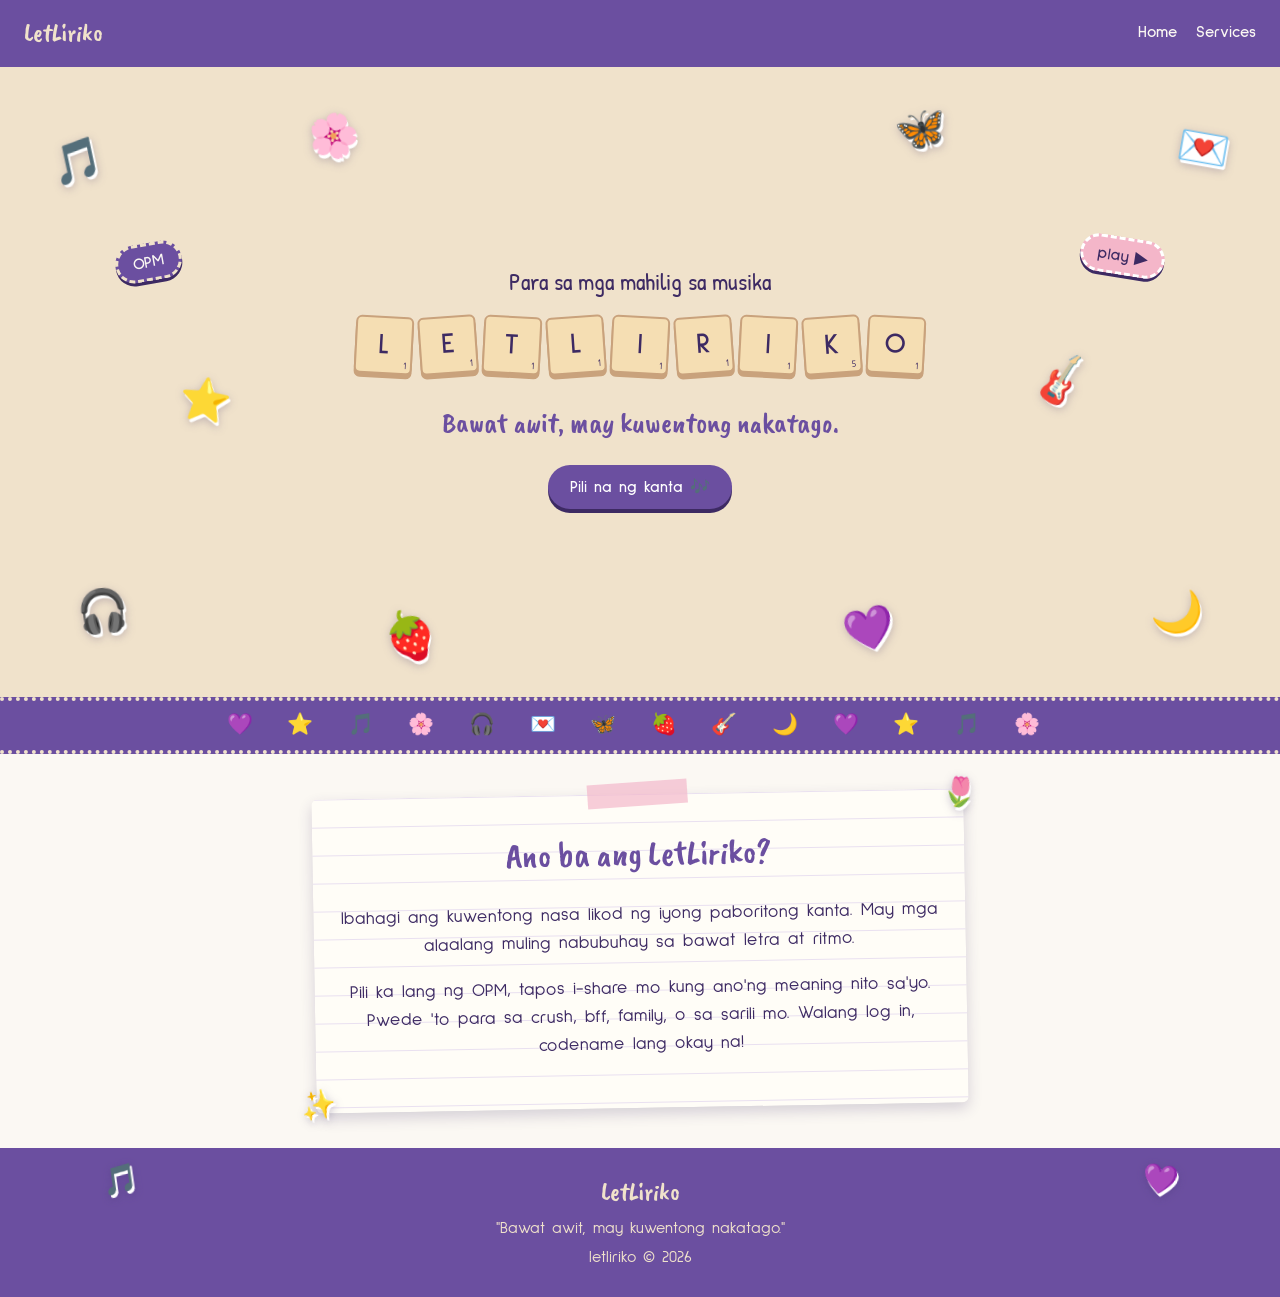
==== index.html @ d9d8e3f8 "Add files via upload" ====
<!DOCTYPE html>
<html lang="tl">
<head>
  <meta charset="UTF-8"><meta name="viewport" content="width=device-width, initial-scale=1">
  <title>LetLiriko</title><link rel="stylesheet" href="style.css">
</head>
<body>
<nav><b>LetLiriko</b><div><a href="index.html">Home</a><a href="services.html">Services</a></div></nav>

<header class="hero section">
  <span class="sticker" style="left:4%;top:10%;--r:-12deg">🎵</span>
  <span class="sticker" style="left:14%;top:48%;--r:8deg;animation-delay:.5s">⭐</span>
  <span class="sticker" style="left:6%;bottom:8%;--r:-6deg;animation-delay:1s">🎧</span>
  <span class="sticker" style="left:24%;top:6%;--r:14deg;animation-delay:1.5s">🌸</span>
  <span class="sticker" style="right:4%;top:8%;--r:10deg;animation-delay:.3s">💌</span>
  <span class="sticker" style="right:15%;top:45%;--r:-10deg;animation-delay:.8s">🎸</span>
  <span class="sticker" style="right:6%;bottom:8%;--r:6deg;animation-delay:1.2s">🌙</span>
  <span class="sticker" style="right:26%;top:5%;--r:-8deg;animation-delay:1.8s">🦋</span>
  <span class="sticker" style="left:30%;bottom:4%;--r:12deg;animation-delay:.2s">🍓</span>
  <span class="sticker" style="right:30%;bottom:5%;--r:-14deg;animation-delay:.9s">💜</span>
  <span class="badge" style="left:9%;top:28%;--r:-10deg">OPM</span>
  <span class="badge pink" style="right:9%;top:27%;--r:9deg">play ▶</span>

  <p class="kicker">Para sa mga mahilig sa musika</p>
  <div class="tiles" aria-label="LETLIRIKO">
    <div class="tile">L<i>1</i></div><div class="tile">E<i>1</i></div><div class="tile">T<i>1</i></div>
    <div class="tile">L<i>1</i></div><div class="tile">I<i>1</i></div><div class="tile">R<i>1</i></div>
    <div class="tile">I<i>1</i></div><div class="tile">K<i>5</i></div><div class="tile">O<i>1</i></div>
  </div>
  <p class="quote">Bawat awit, may kuwentong nakatago.</p>
  <a class="btn" href="services.html">Pili na ng kanta 🎶</a>
</header>

<div class="tape-row" aria-hidden="true">💜 ⭐ 🎵 🌸 🎧 💌 🦋 🍓 🎸 🌙 💜 ⭐ 🎵 🌸</div>

<section class="about" id="about">
  <div class="paper">
    <span class="tape"></span>
    <span class="sticker small" style="right:-14px;top:-18px;--r:12deg">🌷</span>
    <span class="sticker small" style="left:-16px;bottom:-16px;--r:-10deg;animation-delay:1s">✨</span>
    <h2>Ano ba ang LetLiriko?</h2>
    <p>Ibahagi ang kuwentong nasa likod ng iyong paboritong kanta.
    May mga alaalang muling nabubuhay sa bawat letra at ritmo.</p>
    <p>Pili ka lang ng OPM, tapos i-share mo kung ano'ng meaning nito sa'yo. Pwede 'to para sa crush, bff, family, o sa sarili mo.
    Walang log in, codename lang okay na!</p>
  </div>
</section>

<footer>
  <span class="sticker small" style="left:8%;top:10px;--r:-8deg">🎵</span>
  <span class="sticker small" style="right:8%;top:10px;--r:8deg;animation-delay:1s">💜</span>
  <b>LetLiriko</b><p>"Bawat awit, may kuwentong nakatago."</p><p>letliriko &copy; 2026</p>
</footer>
</body></html>
---- style.css ----
@import url('https://fonts.googleapis.com/css2?family=Sulphur+Point:wght@400;700&family=Patrick+Hand&family=Caveat+Brush&display=swap');
:root{--purple:#6b4fa0;--dark:#3d2a63;--beige:#f0e2cb;--off:#fbf8f3;--pink:#f4b6c9;--yellow:#f7d774}
*{box-sizing:border-box}
body{margin:0;font-family:'Sulphur Point',sans-serif;background:var(--off);color:var(--dark);line-height:1.6}
h1,h2,h3{font-family:'Caveat Brush',cursive;font-weight:400;margin:0 0 .4rem}
h2{font-size:2.2rem;color:var(--purple)}
a{color:var(--purple)}
:focus-visible{outline:3px solid var(--yellow);outline-offset:2px}
nav{display:flex;justify-content:space-between;align-items:center;padding:.8rem 1.5rem;background:var(--purple)}
nav b{font-family:'Caveat Brush';font-size:1.6rem;color:var(--beige);font-weight:400}
nav a{color:var(--off);text-decoration:none;margin-left:1.2rem;font-weight:700}
nav a:hover{color:var(--yellow)}
section{padding:2.5rem 1.5rem;max-width:1200px;margin:auto}
.hero{text-align:center;background:var(--beige);max-width:none;position:relative;overflow:hidden}
.tiles{display:flex;justify-content:center;gap:.4rem;flex-wrap:wrap;margin:1rem 0}
.tile{width:3.2rem;height:3.2rem;background:#f5deb3;border:2px solid #c9a27c;border-radius:6px;
  box-shadow:0 4px 0 #c9a27c;font:700 1.8rem 'Sulphur Point';display:grid;place-items:center;position:relative;color:var(--dark)}
.tile:nth-child(even){transform:rotate(-4deg)}.tile:nth-child(odd){transform:rotate(3deg)}
.tile i{position:absolute;right:3px;bottom:0;font:normal .6rem 'Sulphur Point'}
.sticker{position:absolute;font-size:2.6rem;animation:float 4s ease-in-out infinite}
@keyframes float{50%{transform:translateY(-10px) rotate(8deg)}}
@media(prefers-reduced-motion:reduce){.sticker{animation:none}}
.btn{display:inline-block;background:var(--purple);color:#fff;border:0;padding:.7rem 1.4rem;border-radius:30px;
  font:700 1rem 'Sulphur Point';text-decoration:none;cursor:pointer;box-shadow:0 4px 0 var(--dark)}
.about{max-width:700px;text-align:center}
.about p{font-size:1.1rem}
/* preview slides */
.slider{position:relative}
#slides{display:flex;gap:1rem;overflow-x:auto;scroll-snap-type:x mandatory;padding:.5rem;scrollbar-width:none}
.slide{flex:0 0 min(320px,85%);height:220px;border-radius:16px;scroll-snap-align:start;background-size:cover;background-position:center;
  position:relative;color:#fff;box-shadow:0 6px 14px #3d2a6340;overflow:hidden}
.slide-emoji{position:absolute;top:50%;left:50%;transform:translate(-50%,-60%);font-size:4rem;opacity:.5}
.slide-text{position:absolute;left:0;bottom:0;right:0;padding:.8rem 1rem;background:linear-gradient(transparent,#000a)}
.slide-text small{font-size:.7rem;display:block}
.slide-text h3{font-size:1.2rem;margin:0}
.slide-text p{font-size:.8rem;margin:0}
.arrow{position:absolute;top:45%;background:var(--yellow);border:0;border-radius:50%;width:2.4rem;height:2.4rem;cursor:pointer;font-size:1.2rem}
.arrow.l{left:-.5rem}.arrow.r{right:-.5rem}
/* music sections */
.cols{display:grid;grid-template-columns:repeat(3,1fr);gap:1.2rem;align-items:start}
@media(max-width:850px){.cols{grid-template-columns:1fr}}
.song{display:flex;align-items:center;gap:.7rem;padding:.6rem;margin-bottom:.6rem;background:#fff;border-radius:16px;
  box-shadow:0 2px 8px #3d2a6320;cursor:pointer;border:2px solid transparent}
.song.active{border-color:var(--purple);background:var(--beige)}
.album{width:48px;height:48px;border-radius:10px;display:grid;place-items:center;font-size:1.5rem;flex:none}
.info{flex:1;display:flex;flex-direction:column;line-height:1.2}.info span,.time{font-size:.8rem;color:#7a6a99}
.play{background:var(--purple);color:#fff;width:34px;height:34px;border-radius:50%;display:grid;place-items:center;text-decoration:none;font-size:.8rem}
/* scrapbook card */
.card{background:#fffdf7;padding:1.6rem 1.2rem 1.2rem;border-radius:6px;box-shadow:0 6px 14px #3d2a6330;position:relative;
  transform:rotate(-1deg);background-image:linear-gradient(#e9e0f0 1px,transparent 1px);background-size:100% 28px}
.card::before{content:"";position:absolute;top:-12px;left:50%;width:90px;height:24px;transform:translateX(-50%) rotate(3deg);background:#f4b6c9aa}
.card .st{position:absolute;right:-8px;bottom:-14px;font-size:2rem}
label{display:block;font-weight:700;font-size:.85rem;margin-top:.6rem}
input,textarea{width:100%;padding:.5rem;border:2px dashed var(--purple);border-radius:8px;background:#fff9;font:inherit}
.credits{margin-top:1.4rem;font-size:.85rem;background:var(--beige);padding:.7rem;border-radius:10px}
.note{background:#fff;border-left:5px solid var(--pink);padding:.6rem .8rem;margin-bottom:.7rem;border-radius:6px;box-shadow:0 2px 6px #3d2a6320}
.note p{margin:.2rem 0;font-family:'Patrick Hand';font-size:1.1rem}
footer{background:var(--purple);color:var(--beige);text-align:center;padding:1.5rem}
footer b{font-family:'Caveat Brush';font-size:1.6rem;font-weight:400}
footer p{margin:.2rem}

/* ===== v2: mas maraming stickers ===== */
.hero{padding:3.5rem 1.5rem 3rem;min-height:70vh;display:flex;flex-direction:column;justify-content:center;align-items:center}
.hero>*:not(.sticker):not(.badge){position:relative;z-index:1}
.kicker{font-family:'Patrick Hand';font-size:1.5rem;margin:0}
.quote{font-family:'Caveat Brush';font-size:1.8rem;color:var(--purple);margin:.6rem 0 1.2rem}
.tile{width:3.6rem;height:3.6rem}
@media(max-width:600px){.tile{width:2.2rem;height:2.2rem;font-size:1.2rem}.sticker{font-size:1.8rem}.badge{display:none}}
.sticker{transform:rotate(var(--r,0deg));filter:drop-shadow(2px 3px 0 #fff) drop-shadow(0 2px 4px #3d2a6340);z-index:0;pointer-events:none}
.sticker.small{font-size:1.8rem;position:absolute}
@keyframes float{50%{transform:translateY(-10px) rotate(calc(var(--r,0deg) + 8deg))}}
.badge{position:absolute;background:var(--purple);color:var(--off);font:700 1rem 'Sulphur Point';padding:.3rem .9rem;border-radius:30px;
  border:3px dashed var(--beige);transform:rotate(var(--r,0deg));box-shadow:0 3px 0 var(--dark)}
.badge.pink{background:var(--pink);color:var(--dark);border-color:#fff}
.tape-row{background:var(--purple);color:#fff;padding:.5rem;text-align:center;white-space:nowrap;overflow:hidden;font-size:1.3rem;letter-spacing:.8rem;
  border-top:4px dotted var(--beige);border-bottom:4px dotted var(--beige)}
.paper{position:relative;background:#fffdf7;padding:2rem 1.5rem;border-radius:6px;box-shadow:0 6px 14px #3d2a6330;transform:rotate(-1deg);
  background-image:linear-gradient(#e9e0f0 1px,transparent 1px);background-size:100% 28px}
.tape{position:absolute;top:-12px;left:50%;width:100px;height:24px;transform:translateX(-50%) rotate(-3deg);background:#f4b6c9aa}
.deco-sec{position:relative}
footer{position:relative}
.card .st2{position:absolute;left:-10px;top:-6px;font-size:1.6rem;transform:rotate(-12deg)}
.card small{display:block;font-size:.75rem;color:#7a6a99}
#photoPreview img{width:100%;max-height:120px;object-fit:cover;border-radius:8px;margin-top:.4rem;border:3px solid #fff;box-shadow:0 2px 6px #3d2a6340}
#photoPreview button{margin-top:.3rem;background:none;border:0;color:var(--purple);text-decoration:underline;cursor:pointer;font:inherit}
.slide{cursor:pointer;transition:transform .15s}
.slide:hover{transform:translateY(-4px) rotate(-1deg)}
.slide::after{content:"basahin ▸";position:absolute;top:10px;right:10px;background:var(--yellow);color:var(--dark);font-size:.7rem;font-weight:700;padding:.1rem .6rem;border-radius:20px}
/* modal para sa buong entry */
.modal{position:fixed;inset:0;background:#3d2a63cc;display:grid;place-items:center;padding:1rem;z-index:50;overflow:auto}
.modal[hidden]{display:none}
.modal-card{background:#fffdf7;max-width:460px;width:100%;border-radius:8px;overflow:hidden;position:relative;box-shadow:0 10px 30px #0006}
.modal-top{height:180px;background-size:cover;background-position:center;display:grid;place-items:center;font-size:5rem}
.modal-body{padding:1.2rem;position:relative}
.modal-body .tape{top:-12px}
.modal-body p{font-family:'Patrick Hand';font-size:1.3rem;margin:.5rem 0}
.modal-body .btn{font-size:.85rem;padding:.5rem 1rem;margin:.2rem .2rem 0 0}
.modal-x{position:absolute;top:8px;right:8px;background:var(--yellow);border:0;border-radius:50%;width:2.2rem;height:2.2rem;cursor:pointer;font-size:1rem;z-index:2}

/* player */
#player{margin-top:.8rem;background:var(--purple);padding:.6rem;border-radius:16px;border:3px dashed var(--beige)}
#player iframe{border-radius:12px;display:block}
#player small{color:var(--beige);display:block;margin-top:.3rem}#player small a{color:var(--yellow)}
button.play{border:0;cursor:pointer;font:inherit;font-size:.8rem}

#songSearch{margin-bottom:.5rem;border-style:solid;border-radius:30px;padding:.6rem 1rem}
#spSearch{display:inline-block;margin-bottom:.5rem;font-size:.85rem}
.addsong{margin-top:.8rem;background:var(--beige);border-radius:12px;padding:.6rem .8rem}
.addsong summary{cursor:pointer;font-weight:700}
.addsong input{margin-top:.4rem}.addsong .btn{margin-top:.5rem;font-size:.85rem}
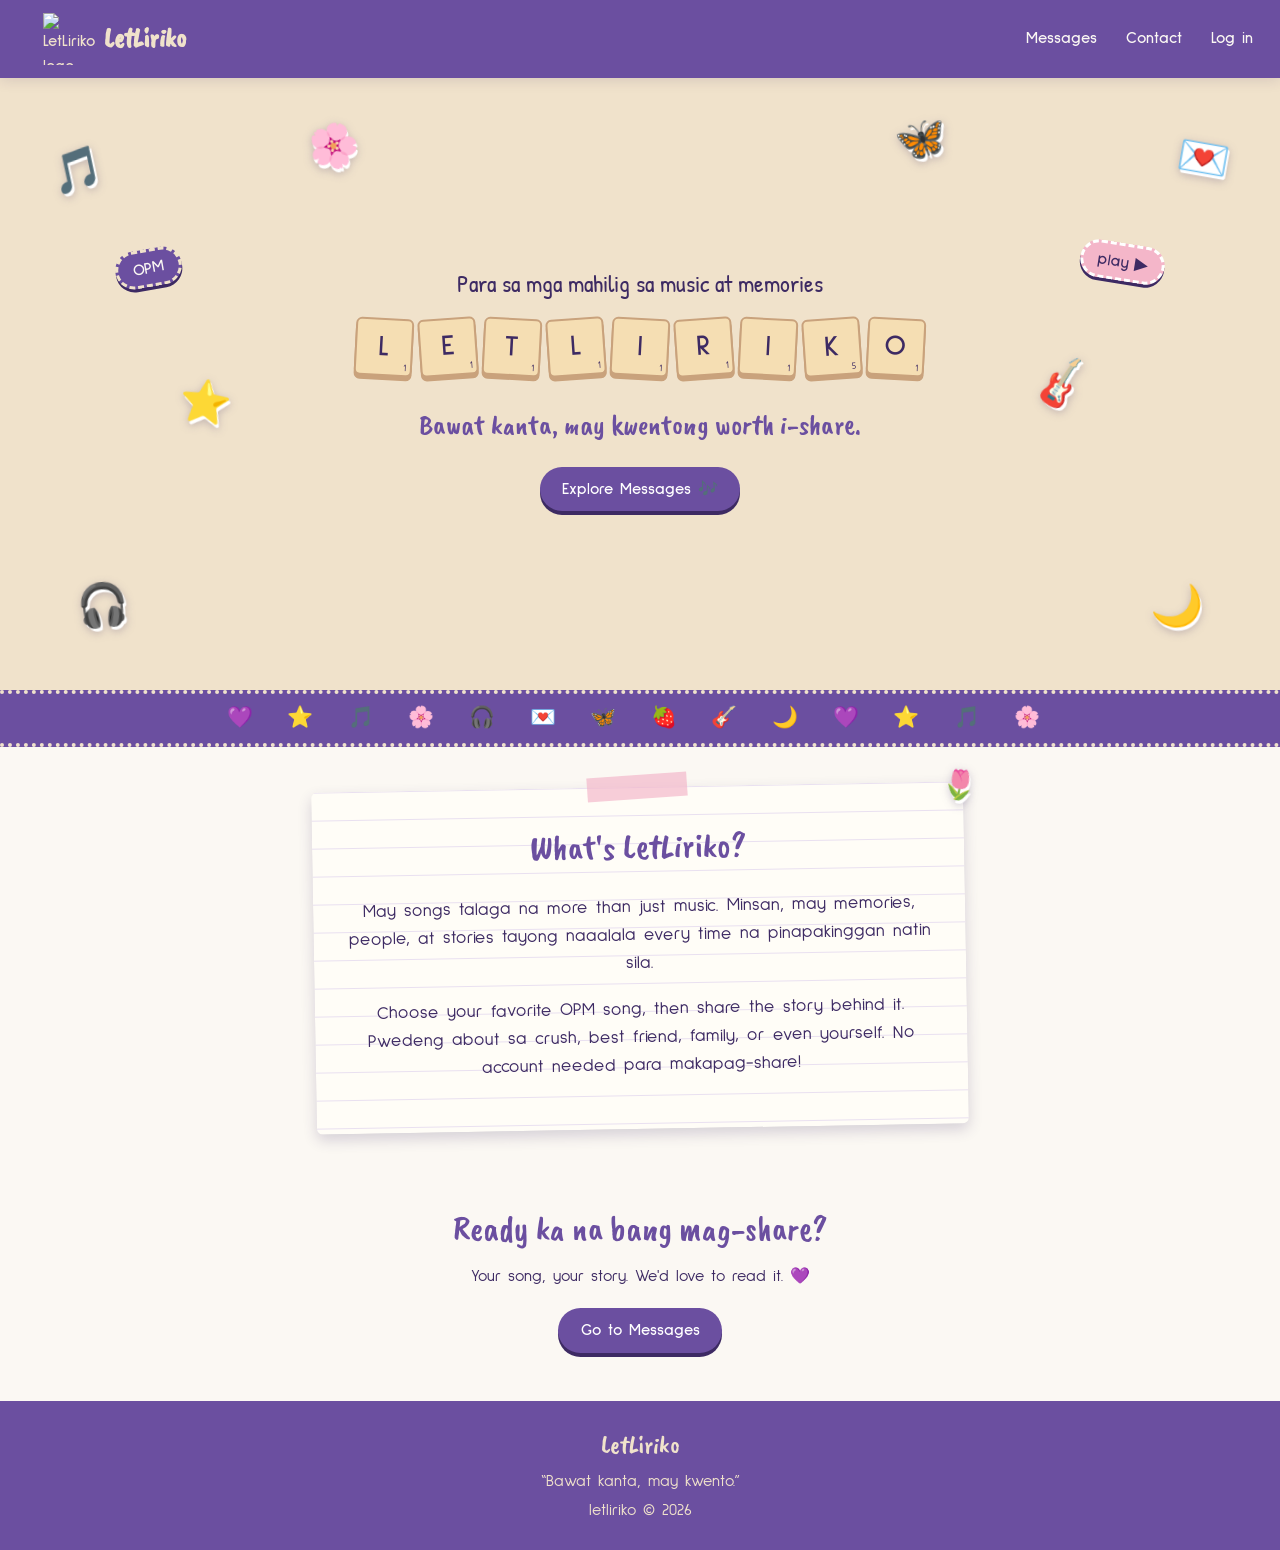
==== commit 9008b306: "Add files via upload" ====
--- a/index.html
+++ b/index.html
@@ -1,54 +1,33 @@
-<!DOCTYPE html>
-<html lang="tl">
-<head>
-  <meta charset="UTF-8"><meta name="viewport" content="width=device-width, initial-scale=1">
-  <title>LetLiriko</title><link rel="stylesheet" href="style.css">
-</head>
-<body>
-<nav><b>LetLiriko</b><div><a href="index.html">Home</a><a href="services.html">Services</a></div></nav>
-
-<header class="hero section">
-  <span class="sticker" style="left:4%;top:10%;--r:-12deg">🎵</span>
-  <span class="sticker" style="left:14%;top:48%;--r:8deg;animation-delay:.5s">⭐</span>
-  <span class="sticker" style="left:6%;bottom:8%;--r:-6deg;animation-delay:1s">🎧</span>
-  <span class="sticker" style="left:24%;top:6%;--r:14deg;animation-delay:1.5s">🌸</span>
-  <span class="sticker" style="right:4%;top:8%;--r:10deg;animation-delay:.3s">💌</span>
-  <span class="sticker" style="right:15%;top:45%;--r:-10deg;animation-delay:.8s">🎸</span>
-  <span class="sticker" style="right:6%;bottom:8%;--r:6deg;animation-delay:1.2s">🌙</span>
-  <span class="sticker" style="right:26%;top:5%;--r:-8deg;animation-delay:1.8s">🦋</span>
-  <span class="sticker" style="left:30%;bottom:4%;--r:12deg;animation-delay:.2s">🍓</span>
-  <span class="sticker" style="right:30%;bottom:5%;--r:-14deg;animation-delay:.9s">💜</span>
-  <span class="badge" style="left:9%;top:28%;--r:-10deg">OPM</span>
-  <span class="badge pink" style="right:9%;top:27%;--r:9deg">play ▶</span>
-
-  <p class="kicker">Para sa mga mahilig sa musika</p>
-  <div class="tiles" aria-label="LETLIRIKO">
-    <div class="tile">L<i>1</i></div><div class="tile">E<i>1</i></div><div class="tile">T<i>1</i></div>
-    <div class="tile">L<i>1</i></div><div class="tile">I<i>1</i></div><div class="tile">R<i>1</i></div>
-    <div class="tile">I<i>1</i></div><div class="tile">K<i>5</i></div><div class="tile">O<i>1</i></div>
-  </div>
-  <p class="quote">Bawat awit, may kuwentong nakatago.</p>
-  <a class="btn" href="services.html">Pili na ng kanta 🎶</a>
-</header>
-
-<div class="tape-row" aria-hidden="true">💜 ⭐ 🎵 🌸 🎧 💌 🦋 🍓 🎸 🌙 💜 ⭐ 🎵 🌸</div>
-
-<section class="about" id="about">
-  <div class="paper">
-    <span class="tape"></span>
-    <span class="sticker small" style="right:-14px;top:-18px;--r:12deg">🌷</span>
-    <span class="sticker small" style="left:-16px;bottom:-16px;--r:-10deg;animation-delay:1s">✨</span>
-    <h2>Ano ba ang LetLiriko?</h2>
-    <p>Ibahagi ang kuwentong nasa likod ng iyong paboritong kanta.
-    May mga alaalang muling nabubuhay sa bawat letra at ritmo.</p>
-    <p>Pili ka lang ng OPM, tapos i-share mo kung ano'ng meaning nito sa'yo. Pwede 'to para sa crush, bff, family, o sa sarili mo.
-    Walang log in, codename lang okay na!</p>
-  </div>
-</section>
-
-<footer>
-  <span class="sticker small" style="left:8%;top:10px;--r:-8deg">🎵</span>
-  <span class="sticker small" style="right:8%;top:10px;--r:8deg;animation-delay:1s">💜</span>
-  <b>LetLiriko</b><p>"Bawat awit, may kuwentong nakatago."</p><p>letliriko &copy; 2026</p>
-</footer>
-</body></html>+<!DOCTYPE html>
+<html lang="en">
+<head>
+  <meta charset="UTF-8"><meta name="viewport" content="width=device-width, initial-scale=1">
+  <meta name="description" content="LetLiriko — share the stories behind your favorite OPM songs.">
+  <title>LetLiriko | Bawat kanta, may kwento</title><link rel="stylesheet" href="style.css">
+</head>
+<body>
+<nav class="site-nav">
+  <a class="brand" href="index.html" aria-label="LetLiriko home"><img src="assets/letliriko-logo.png" alt="LetLiriko logo"><span>LetLiriko</span></a>
+  <div class="nav-links"><a href="messages.html">Messages</a><a href="contact.html">Contact</a><a href="account.html" id="accountNav">Log in</a></div>
+</nav>
+<header class="hero section">
+  <span class="sticker" style="left:4%;top:10%;--r:-12deg">🎵</span><span class="sticker" style="left:14%;top:48%;--r:8deg">⭐</span>
+  <span class="sticker" style="left:6%;bottom:8%;--r:-6deg">🎧</span><span class="sticker" style="left:24%;top:6%;--r:14deg">🌸</span>
+  <span class="sticker" style="right:4%;top:8%;--r:10deg">💌</span><span class="sticker" style="right:15%;top:45%;--r:-10deg">🎸</span>
+  <span class="sticker" style="right:6%;bottom:8%;--r:6deg">🌙</span><span class="sticker" style="right:26%;top:5%;--r:-8deg">🦋</span>
+  <span class="badge" style="left:9%;top:28%;--r:-10deg">OPM</span><span class="badge pink" style="right:9%;top:27%;--r:9deg">play ▶</span>
+  <p class="kicker">Para sa mga mahilig sa music at memories</p>
+  <div class="tiles" aria-label="LETLIRIKO"><div class="tile">L<i>1</i></div><div class="tile">E<i>1</i></div><div class="tile">T<i>1</i></div><div class="tile">L<i>1</i></div><div class="tile">I<i>1</i></div><div class="tile">R<i>1</i></div><div class="tile">I<i>1</i></div><div class="tile">K<i>5</i></div><div class="tile">O<i>1</i></div></div>
+  <p class="quote">Bawat kanta, may kwentong worth i-share.</p>
+  <a class="btn" href="messages.html">Explore Messages 🎶</a>
+</header>
+<div class="tape-row" aria-hidden="true">💜 ⭐ 🎵 🌸 🎧 💌 🦋 🍓 🎸 🌙 💜 ⭐ 🎵 🌸</div>
+<section class="about" id="about"><div class="paper"><span class="tape"></span><span class="sticker small" style="right:-14px;top:-18px;--r:12deg">🌷</span>
+  <h2>What's LetLiriko?</h2>
+  <p>May songs talaga na more than just music. Minsan, may memories, people, at stories tayong naaalala every time na pinapakinggan natin sila.</p>
+  <p>Choose your favorite OPM song, then share the story behind it. Pwedeng about sa crush, best friend, family, or even yourself. No account needed para makapag-share!</p>
+</div></section>
+<section class="home-actions"><h2>Ready ka na bang mag-share?</h2><p>Your song, your story. We'd love to read it. 💜</p><a class="btn" href="messages.html">Go to Messages</a></section>
+<footer><b>LetLiriko</b><p>“Bawat kanta, may kwento.”</p><p>letliriko &copy; 2026</p></footer>
+<script src="nav.js"></script>
+</body></html>
--- a/style.css
+++ b/style.css
@@ -1,110 +1,202 @@
-@import url('https://fonts.googleapis.com/css2?family=Sulphur+Point:wght@400;700&family=Patrick+Hand&family=Caveat+Brush&display=swap');
-:root{--purple:#6b4fa0;--dark:#3d2a63;--beige:#f0e2cb;--off:#fbf8f3;--pink:#f4b6c9;--yellow:#f7d774}
-*{box-sizing:border-box}
-body{margin:0;font-family:'Sulphur Point',sans-serif;background:var(--off);color:var(--dark);line-height:1.6}
-h1,h2,h3{font-family:'Caveat Brush',cursive;font-weight:400;margin:0 0 .4rem}
-h2{font-size:2.2rem;color:var(--purple)}
-a{color:var(--purple)}
-:focus-visible{outline:3px solid var(--yellow);outline-offset:2px}
-nav{display:flex;justify-content:space-between;align-items:center;padding:.8rem 1.5rem;background:var(--purple)}
-nav b{font-family:'Caveat Brush';font-size:1.6rem;color:var(--beige);font-weight:400}
-nav a{color:var(--off);text-decoration:none;margin-left:1.2rem;font-weight:700}
-nav a:hover{color:var(--yellow)}
-section{padding:2.5rem 1.5rem;max-width:1200px;margin:auto}
-.hero{text-align:center;background:var(--beige);max-width:none;position:relative;overflow:hidden}
-.tiles{display:flex;justify-content:center;gap:.4rem;flex-wrap:wrap;margin:1rem 0}
-.tile{width:3.2rem;height:3.2rem;background:#f5deb3;border:2px solid #c9a27c;border-radius:6px;
-  box-shadow:0 4px 0 #c9a27c;font:700 1.8rem 'Sulphur Point';display:grid;place-items:center;position:relative;color:var(--dark)}
-.tile:nth-child(even){transform:rotate(-4deg)}.tile:nth-child(odd){transform:rotate(3deg)}
-.tile i{position:absolute;right:3px;bottom:0;font:normal .6rem 'Sulphur Point'}
-.sticker{position:absolute;font-size:2.6rem;animation:float 4s ease-in-out infinite}
-@keyframes float{50%{transform:translateY(-10px) rotate(8deg)}}
-@media(prefers-reduced-motion:reduce){.sticker{animation:none}}
-.btn{display:inline-block;background:var(--purple);color:#fff;border:0;padding:.7rem 1.4rem;border-radius:30px;
-  font:700 1rem 'Sulphur Point';text-decoration:none;cursor:pointer;box-shadow:0 4px 0 var(--dark)}
-.about{max-width:700px;text-align:center}
-.about p{font-size:1.1rem}
-/* preview slides */
-.slider{position:relative}
-#slides{display:flex;gap:1rem;overflow-x:auto;scroll-snap-type:x mandatory;padding:.5rem;scrollbar-width:none}
-.slide{flex:0 0 min(320px,85%);height:220px;border-radius:16px;scroll-snap-align:start;background-size:cover;background-position:center;
-  position:relative;color:#fff;box-shadow:0 6px 14px #3d2a6340;overflow:hidden}
-.slide-emoji{position:absolute;top:50%;left:50%;transform:translate(-50%,-60%);font-size:4rem;opacity:.5}
-.slide-text{position:absolute;left:0;bottom:0;right:0;padding:.8rem 1rem;background:linear-gradient(transparent,#000a)}
-.slide-text small{font-size:.7rem;display:block}
-.slide-text h3{font-size:1.2rem;margin:0}
-.slide-text p{font-size:.8rem;margin:0}
-.arrow{position:absolute;top:45%;background:var(--yellow);border:0;border-radius:50%;width:2.4rem;height:2.4rem;cursor:pointer;font-size:1.2rem}
-.arrow.l{left:-.5rem}.arrow.r{right:-.5rem}
-/* music sections */
-.cols{display:grid;grid-template-columns:repeat(3,1fr);gap:1.2rem;align-items:start}
-@media(max-width:850px){.cols{grid-template-columns:1fr}}
-.song{display:flex;align-items:center;gap:.7rem;padding:.6rem;margin-bottom:.6rem;background:#fff;border-radius:16px;
-  box-shadow:0 2px 8px #3d2a6320;cursor:pointer;border:2px solid transparent}
-.song.active{border-color:var(--purple);background:var(--beige)}
-.album{width:48px;height:48px;border-radius:10px;display:grid;place-items:center;font-size:1.5rem;flex:none}
-.info{flex:1;display:flex;flex-direction:column;line-height:1.2}.info span,.time{font-size:.8rem;color:#7a6a99}
-.play{background:var(--purple);color:#fff;width:34px;height:34px;border-radius:50%;display:grid;place-items:center;text-decoration:none;font-size:.8rem}
-/* scrapbook card */
-.card{background:#fffdf7;padding:1.6rem 1.2rem 1.2rem;border-radius:6px;box-shadow:0 6px 14px #3d2a6330;position:relative;
-  transform:rotate(-1deg);background-image:linear-gradient(#e9e0f0 1px,transparent 1px);background-size:100% 28px}
-.card::before{content:"";position:absolute;top:-12px;left:50%;width:90px;height:24px;transform:translateX(-50%) rotate(3deg);background:#f4b6c9aa}
-.card .st{position:absolute;right:-8px;bottom:-14px;font-size:2rem}
-label{display:block;font-weight:700;font-size:.85rem;margin-top:.6rem}
-input,textarea{width:100%;padding:.5rem;border:2px dashed var(--purple);border-radius:8px;background:#fff9;font:inherit}
-.credits{margin-top:1.4rem;font-size:.85rem;background:var(--beige);padding:.7rem;border-radius:10px}
-.note{background:#fff;border-left:5px solid var(--pink);padding:.6rem .8rem;margin-bottom:.7rem;border-radius:6px;box-shadow:0 2px 6px #3d2a6320}
-.note p{margin:.2rem 0;font-family:'Patrick Hand';font-size:1.1rem}
-footer{background:var(--purple);color:var(--beige);text-align:center;padding:1.5rem}
-footer b{font-family:'Caveat Brush';font-size:1.6rem;font-weight:400}
-footer p{margin:.2rem}
-
-/* ===== v2: mas maraming stickers ===== */
-.hero{padding:3.5rem 1.5rem 3rem;min-height:70vh;display:flex;flex-direction:column;justify-content:center;align-items:center}
-.hero>*:not(.sticker):not(.badge){position:relative;z-index:1}
-.kicker{font-family:'Patrick Hand';font-size:1.5rem;margin:0}
-.quote{font-family:'Caveat Brush';font-size:1.8rem;color:var(--purple);margin:.6rem 0 1.2rem}
-.tile{width:3.6rem;height:3.6rem}
-@media(max-width:600px){.tile{width:2.2rem;height:2.2rem;font-size:1.2rem}.sticker{font-size:1.8rem}.badge{display:none}}
-.sticker{transform:rotate(var(--r,0deg));filter:drop-shadow(2px 3px 0 #fff) drop-shadow(0 2px 4px #3d2a6340);z-index:0;pointer-events:none}
-.sticker.small{font-size:1.8rem;position:absolute}
-@keyframes float{50%{transform:translateY(-10px) rotate(calc(var(--r,0deg) + 8deg))}}
-.badge{position:absolute;background:var(--purple);color:var(--off);font:700 1rem 'Sulphur Point';padding:.3rem .9rem;border-radius:30px;
-  border:3px dashed var(--beige);transform:rotate(var(--r,0deg));box-shadow:0 3px 0 var(--dark)}
-.badge.pink{background:var(--pink);color:var(--dark);border-color:#fff}
-.tape-row{background:var(--purple);color:#fff;padding:.5rem;text-align:center;white-space:nowrap;overflow:hidden;font-size:1.3rem;letter-spacing:.8rem;
-  border-top:4px dotted var(--beige);border-bottom:4px dotted var(--beige)}
-.paper{position:relative;background:#fffdf7;padding:2rem 1.5rem;border-radius:6px;box-shadow:0 6px 14px #3d2a6330;transform:rotate(-1deg);
-  background-image:linear-gradient(#e9e0f0 1px,transparent 1px);background-size:100% 28px}
-.tape{position:absolute;top:-12px;left:50%;width:100px;height:24px;transform:translateX(-50%) rotate(-3deg);background:#f4b6c9aa}
-.deco-sec{position:relative}
-footer{position:relative}
-.card .st2{position:absolute;left:-10px;top:-6px;font-size:1.6rem;transform:rotate(-12deg)}
-.card small{display:block;font-size:.75rem;color:#7a6a99}
-#photoPreview img{width:100%;max-height:120px;object-fit:cover;border-radius:8px;margin-top:.4rem;border:3px solid #fff;box-shadow:0 2px 6px #3d2a6340}
-#photoPreview button{margin-top:.3rem;background:none;border:0;color:var(--purple);text-decoration:underline;cursor:pointer;font:inherit}
-.slide{cursor:pointer;transition:transform .15s}
-.slide:hover{transform:translateY(-4px) rotate(-1deg)}
-.slide::after{content:"basahin ▸";position:absolute;top:10px;right:10px;background:var(--yellow);color:var(--dark);font-size:.7rem;font-weight:700;padding:.1rem .6rem;border-radius:20px}
-/* modal para sa buong entry */
-.modal{position:fixed;inset:0;background:#3d2a63cc;display:grid;place-items:center;padding:1rem;z-index:50;overflow:auto}
-.modal[hidden]{display:none}
-.modal-card{background:#fffdf7;max-width:460px;width:100%;border-radius:8px;overflow:hidden;position:relative;box-shadow:0 10px 30px #0006}
-.modal-top{height:180px;background-size:cover;background-position:center;display:grid;place-items:center;font-size:5rem}
-.modal-body{padding:1.2rem;position:relative}
-.modal-body .tape{top:-12px}
-.modal-body p{font-family:'Patrick Hand';font-size:1.3rem;margin:.5rem 0}
-.modal-body .btn{font-size:.85rem;padding:.5rem 1rem;margin:.2rem .2rem 0 0}
-.modal-x{position:absolute;top:8px;right:8px;background:var(--yellow);border:0;border-radius:50%;width:2.2rem;height:2.2rem;cursor:pointer;font-size:1rem;z-index:2}
-
-/* player */
-#player{margin-top:.8rem;background:var(--purple);padding:.6rem;border-radius:16px;border:3px dashed var(--beige)}
-#player iframe{border-radius:12px;display:block}
-#player small{color:var(--beige);display:block;margin-top:.3rem}#player small a{color:var(--yellow)}
-button.play{border:0;cursor:pointer;font:inherit;font-size:.8rem}
-
-#songSearch{margin-bottom:.5rem;border-style:solid;border-radius:30px;padding:.6rem 1rem}
-#spSearch{display:inline-block;margin-bottom:.5rem;font-size:.85rem}
-.addsong{margin-top:.8rem;background:var(--beige);border-radius:12px;padding:.6rem .8rem}
-.addsong summary{cursor:pointer;font-weight:700}
-.addsong input{margin-top:.4rem}.addsong .btn{margin-top:.5rem;font-size:.85rem}+@import url('https://fonts.googleapis.com/css2?family=Lora:wght@400;500;600;700&family=Sulphur+Point:wght@400;700&family=Patrick+Hand&family=Caveat+Brush&display=swap');
+:root{--purple:#6b4fa0;--dark:#3d2a63;--beige:#f0e2cb;--off:#fbf8f3;--pink:#f4b6c9;--yellow:#f7d774}
+*{box-sizing:border-box}
+body{margin:0;font-family:'Sulphur Point',sans-serif;background:var(--off);color:var(--dark);line-height:1.6}
+h1,h2,h3{font-family:'Caveat Brush',cursive;font-weight:400;margin:0 0 .4rem}
+h2{font-size:2.2rem;color:var(--purple)}
+a{color:var(--purple)}
+:focus-visible{outline:3px solid var(--yellow);outline-offset:2px}
+nav{display:flex;justify-content:space-between;align-items:center;padding:.8rem 1.5rem;background:var(--purple)}
+nav b{font-family:'Caveat Brush';font-size:1.6rem;color:var(--beige);font-weight:400}
+nav a{color:var(--off);text-decoration:none;margin-left:1.2rem;font-weight:700}
+nav a:hover{color:var(--yellow)}
+section{padding:2.5rem 1.5rem;max-width:1200px;margin:auto}
+.hero{text-align:center;background:var(--beige);max-width:none;position:relative;overflow:hidden}
+.tiles{display:flex;justify-content:center;gap:.4rem;flex-wrap:wrap;margin:1rem 0}
+.tile{width:3.2rem;height:3.2rem;background:#f5deb3;border:2px solid #c9a27c;border-radius:6px;
+  box-shadow:0 4px 0 #c9a27c;font:700 1.8rem 'Sulphur Point';display:grid;place-items:center;position:relative;color:var(--dark)}
+.tile:nth-child(even){transform:rotate(-4deg)}.tile:nth-child(odd){transform:rotate(3deg)}
+.tile i{position:absolute;right:3px;bottom:0;font:normal .6rem 'Sulphur Point'}
+.sticker{position:absolute;font-size:2.6rem;animation:float 4s ease-in-out infinite}
+@keyframes float{50%{transform:translateY(-10px) rotate(8deg)}}
+@media(prefers-reduced-motion:reduce){.sticker{animation:none}}
+.btn{display:inline-block;background:var(--purple);color:#fff;border:0;padding:.7rem 1.4rem;border-radius:30px;
+  font:700 1rem 'Sulphur Point';text-decoration:none;cursor:pointer;box-shadow:0 4px 0 var(--dark)}
+.about{max-width:700px;text-align:center}
+.about p{font-size:1.1rem}
+/* preview slides */
+.slider{position:relative}
+#slides{display:flex;gap:1rem;overflow-x:auto;scroll-snap-type:x mandatory;padding:.5rem;scrollbar-width:none}
+.slide{flex:0 0 min(320px,85%);height:220px;border-radius:16px;scroll-snap-align:start;background-size:cover;background-position:center;
+  position:relative;color:#fff;box-shadow:0 6px 14px #3d2a6340;overflow:hidden}
+.slide-emoji{position:absolute;top:50%;left:50%;transform:translate(-50%,-60%);font-size:4rem;opacity:.5}
+.slide-text{position:absolute;left:0;bottom:0;right:0;padding:.8rem 1rem;background:linear-gradient(transparent,#000a)}
+.slide-text small{font-size:.7rem;display:block}
+.slide-text h3{font-size:1.2rem;margin:0}
+.slide-text p{font-size:.8rem;margin:0}
+.arrow{position:absolute;top:45%;background:var(--yellow);border:0;border-radius:50%;width:2.4rem;height:2.4rem;cursor:pointer;font-size:1.2rem}
+.arrow.l{left:-.5rem}.arrow.r{right:-.5rem}
+/* music sections */
+.cols{display:grid;grid-template-columns:repeat(3,1fr);gap:1.2rem;align-items:start}
+@media(max-width:850px){.cols{grid-template-columns:1fr}}
+.song{display:flex;align-items:center;gap:.7rem;padding:.6rem;margin-bottom:.6rem;background:#fff;border-radius:16px;
+  box-shadow:0 2px 8px #3d2a6320;cursor:pointer;border:2px solid transparent}
+.song.active{border-color:var(--purple);background:var(--beige)}
+.album{width:48px;height:48px;border-radius:10px;display:grid;place-items:center;font-size:1.5rem;flex:none}
+.info{flex:1;display:flex;flex-direction:column;line-height:1.2}.info span,.time{font-size:.8rem;color:#7a6a99}
+.play{background:var(--purple);color:#fff;width:34px;height:34px;border-radius:50%;display:grid;place-items:center;text-decoration:none;font-size:.8rem}
+/* scrapbook card */
+.card{background:#fffdf7;padding:1.6rem 1.2rem 1.2rem;border-radius:6px;box-shadow:0 6px 14px #3d2a6330;position:relative;
+  transform:rotate(-1deg);background-image:linear-gradient(#e9e0f0 1px,transparent 1px);background-size:100% 28px}
+.card::before{content:"";position:absolute;top:-12px;left:50%;width:90px;height:24px;transform:translateX(-50%) rotate(3deg);background:#f4b6c9aa}
+.card .st{position:absolute;right:-8px;bottom:-14px;font-size:2rem}
+label{display:block;font-weight:700;font-size:.85rem;margin-top:.6rem}
+input,textarea{width:100%;padding:.5rem;border:2px dashed var(--purple);border-radius:8px;background:#fff9;font:inherit}
+.credits{margin-top:1.4rem;font-size:.85rem;background:var(--beige);padding:.7rem;border-radius:10px}
+.note{background:#fff;border-left:5px solid var(--pink);padding:.6rem .8rem;margin-bottom:.7rem;border-radius:6px;box-shadow:0 2px 6px #3d2a6320}
+.note p{margin:.2rem 0;font-family:'Patrick Hand';font-size:1.1rem}
+footer{background:var(--purple);color:var(--beige);text-align:center;padding:1.5rem}
+footer b{font-family:'Caveat Brush';font-size:1.6rem;font-weight:400}
+footer p{margin:.2rem}
+
+/* ===== v2: mas maraming stickers ===== */
+.hero{padding:3.5rem 1.5rem 3rem;min-height:70vh;display:flex;flex-direction:column;justify-content:center;align-items:center}
+.hero>*:not(.sticker):not(.badge){position:relative;z-index:1}
+.kicker{font-family:'Patrick Hand';font-size:1.5rem;margin:0}
+.quote{font-family:'Caveat Brush';font-size:1.8rem;color:var(--purple);margin:.6rem 0 1.2rem}
+.tile{width:3.6rem;height:3.6rem}
+@media(max-width:600px){.tile{width:2.2rem;height:2.2rem;font-size:1.2rem}.sticker{font-size:1.8rem}.badge{display:none}}
+.sticker{transform:rotate(var(--r,0deg));filter:drop-shadow(2px 3px 0 #fff) drop-shadow(0 2px 4px #3d2a6340);z-index:0;pointer-events:none}
+.sticker.small{font-size:1.8rem;position:absolute}
+@keyframes float{50%{transform:translateY(-10px) rotate(calc(var(--r,0deg) + 8deg))}}
+.badge{position:absolute;background:var(--purple);color:var(--off);font:700 1rem 'Sulphur Point';padding:.3rem .9rem;border-radius:30px;
+  border:3px dashed var(--beige);transform:rotate(var(--r,0deg));box-shadow:0 3px 0 var(--dark)}
+.badge.pink{background:var(--pink);color:var(--dark);border-color:#fff}
+.tape-row{background:var(--purple);color:#fff;padding:.5rem;text-align:center;white-space:nowrap;overflow:hidden;font-size:1.3rem;letter-spacing:.8rem;
+  border-top:4px dotted var(--beige);border-bottom:4px dotted var(--beige)}
+.paper{position:relative;background:#fffdf7;padding:2rem 1.5rem;border-radius:6px;box-shadow:0 6px 14px #3d2a6330;transform:rotate(-1deg);
+  background-image:linear-gradient(#e9e0f0 1px,transparent 1px);background-size:100% 28px}
+.tape{position:absolute;top:-12px;left:50%;width:100px;height:24px;transform:translateX(-50%) rotate(-3deg);background:#f4b6c9aa}
+.deco-sec{position:relative}
+footer{position:relative}
+.card .st2{position:absolute;left:-10px;top:-6px;font-size:1.6rem;transform:rotate(-12deg)}
+.card small{display:block;font-size:.75rem;color:#7a6a99}
+#photoPreview img{width:100%;max-height:120px;object-fit:cover;border-radius:8px;margin-top:.4rem;border:3px solid #fff;box-shadow:0 2px 6px #3d2a6340}
+#photoPreview button{margin-top:.3rem;background:none;border:0;color:var(--purple);text-decoration:underline;cursor:pointer;font:inherit}
+.slide{cursor:pointer;transition:transform .15s}
+.slide:hover{transform:translateY(-4px) rotate(-1deg)}
+.slide::after{content:"basahin ▸";position:absolute;top:10px;right:10px;background:var(--yellow);color:var(--dark);font-size:.7rem;font-weight:700;padding:.1rem .6rem;border-radius:20px}
+/* modal para sa buong entry */
+.modal{position:fixed;inset:0;background:#3d2a63cc;display:grid;place-items:center;padding:1rem;z-index:50;overflow:auto}
+.modal[hidden]{display:none}
+.modal-card{background:#fffdf7;max-width:460px;width:100%;border-radius:8px;overflow:hidden;position:relative;box-shadow:0 10px 30px #0006}
+.modal-top{height:180px;background-size:cover;background-position:center;display:grid;place-items:center;font-size:5rem}
+.modal-body{padding:1.2rem;position:relative}
+.modal-body .tape{top:-12px}
+.modal-body p{font-family:'Patrick Hand';font-size:1.3rem;margin:.5rem 0}
+.modal-body .btn{font-size:.85rem;padding:.5rem 1rem;margin:.2rem .2rem 0 0}
+.modal-x{position:absolute;top:8px;right:8px;background:var(--yellow);border:0;border-radius:50%;width:2.2rem;height:2.2rem;cursor:pointer;font-size:1rem;z-index:2}
+
+/* player */
+#player{margin-top:.8rem;background:var(--purple);padding:.6rem;border-radius:16px;border:3px dashed var(--beige)}
+#player iframe{border-radius:12px;display:block}
+#player small{color:var(--beige);display:block;margin-top:.3rem}#player small a{color:var(--yellow)}
+button.play{border:0;cursor:pointer;font:inherit;font-size:.8rem}
+
+#songSearch{margin-bottom:.5rem;border-style:solid;border-radius:30px;padding:.6rem 1rem}
+#spSearch{display:inline-block;margin-bottom:.5rem;font-size:.85rem}
+.addsong{margin-top:.8rem;background:var(--beige);border-radius:12px;padding:.6rem .8rem}
+.addsong summary{cursor:pointer;font-weight:700}
+.addsong input{margin-top:.4rem}.addsong .btn{margin-top:.5rem;font-size:.85rem}
+
+/* ===== v3: fade sa baba ng preview card para mas mabasa ang text ===== */
+.slide::before{content:"";position:absolute;left:0;right:0;bottom:0;height:78%;z-index:0;pointer-events:none;
+  background:linear-gradient(to top,rgba(30,15,55,.96) 0%,rgba(30,15,55,.82) 38%,rgba(30,15,55,0) 100%)}
+.slide-text{background:none;z-index:1;padding:.9rem 1rem 1rem;text-shadow:0 1px 3px rgba(0,0,0,.7)}
+.slide-text small{font-size:.75rem;opacity:.92}
+.slide-text p{font-size:.85rem;line-height:1.35}
+.slide::after{z-index:2}
+/* mahabang listahan ng kanta: scroll lang sa loob */
+#songList{max-height:440px;overflow-y:auto;padding-right:.3rem}
+
+/* ===== LetLiriko responsive refresh ===== */
+:root{--purple:#6b4fa0;--dark:#3d2a63;--beige:#f0e2cb;--off:#fbf8f3;--pink:#f4b6c9;--yellow:#f7d774;--danger:#a83e62}
+body{overflow-x:hidden}
+.site-nav{position:sticky;top:0;z-index:30;min-height:76px;gap:1rem;box-shadow:0 3px 12px #3d2a6320}
+.brand{display:inline-flex;align-items:center;gap:.55rem;color:var(--beige);text-decoration:none;min-width:0}
+.brand img{width:52px;height:52px;object-fit:contain;display:block}
+.brand span{font-family:'Caveat Brush',cursive;font-size:1.7rem;line-height:1}
+.nav-links{display:flex;align-items:center;justify-content:flex-end;gap:clamp(.55rem,2vw,1.4rem);flex-wrap:wrap}
+nav.site-nav .nav-links a{margin:0;padding:.4rem .2rem;white-space:nowrap}
+nav.site-nav .nav-links a.active{color:var(--yellow);text-decoration:underline;text-underline-offset:6px}
+.hero{min-height:68vh}
+.home-actions{text-align:center;padding:2rem 1rem 3rem}
+.home-actions p{margin:.3rem 0 1.2rem}
+.preview-section{padding-bottom:1.2rem}
+.slider{padding:0 2.2rem}
+#slides{gap:1rem;padding:.7rem .25rem;scroll-behavior:smooth;overscroll-behavior-x:contain}
+.arrow{top:50%;transform:translateY(-50%);z-index:5;width:2.8rem;height:2.8rem;display:grid;place-items:center;border:2px solid var(--dark);box-shadow:0 3px 0 var(--dark);font-size:1.8rem;line-height:1;padding:0;transition:transform .15s,filter .15s}
+.arrow:hover{filter:brightness(1.05);transform:translateY(-50%) scale(1.06)}
+.arrow:active{transform:translateY(-50%) scale(.96)}
+.arrow.l{left:-.1rem}.arrow.r{right:-.1rem}
+.slide{flex:0 0 min(320px,82vw)}
+.slide-text p,.note p,.modal-body .entry-message{font-family:'Lora',Georgia,serif;font-size:.95rem;line-height:1.7;white-space:pre-wrap;overflow-wrap:anywhere}
+.note p{font-size:.88rem}
+.modal-card{max-height:calc(100vh - 2rem);overflow:auto}
+.modal-body .entry-message{font-size:1rem;color:#38294e;margin:.8rem 0 1rem}
+.entry-date{display:block;margin-top:.35rem;color:#75658b}
+.modal-actions{display:flex;gap:.55rem;flex-wrap:wrap;margin-top:1rem}
+.btn{transition:transform .15s,filter .15s;min-height:42px}
+.btn:hover{filter:brightness(1.08);transform:translateY(-1px)}
+.btn:disabled{opacity:.55;cursor:wait;transform:none}
+.btn-secondary{background:var(--beige);color:var(--dark);box-shadow:0 4px 0 #bda98c}
+.btn-danger{background:var(--danger);box-shadow:0 4px 0 #71304a;color:white}
+.form-status{min-height:0}
+.muted{font-size:.85em;color:#786a8e}
+.page-shell{max-width:900px;margin:0 auto;padding:2rem 1.25rem 4rem}
+.page-heading{text-align:center;max-width:700px;margin:0 auto 1.5rem}
+.page-heading h1{font-family:'Caveat Brush',cursive;color:var(--purple);font-size:clamp(2.5rem,6vw,4rem);font-weight:400;margin:.2rem 0}
+.page-heading p{font-size:1.05rem}
+.form-panel{background:#fffdf7;padding:clamp(1.2rem,4vw,2rem);border-radius:16px;box-shadow:0 6px 18px #3d2a6320;border:1px solid #eee2d7}
+.form-panel label{margin-top:1rem}
+.form-panel input,.form-panel textarea{border-style:solid;background:#fff;width:100%;padding:.75rem .85rem}
+.form-panel textarea{resize:vertical;min-height:130px}
+.form-panel .btn{margin-top:1.1rem}
+.form-panel h2{font-size:1.8rem}
+.account-grid{display:grid;grid-template-columns:repeat(2,minmax(0,1fr));gap:1.2rem;align-items:start}
+.account-grid[hidden],#accountDashboard[hidden]{display:none}
+.dashboard-heading{display:flex;align-items:center;justify-content:space-between;gap:1rem;flex-wrap:wrap}
+.dashboard-heading h2{margin:0}
+.account-entry{padding:1rem 0;border-bottom:1px solid #eadfec}
+.account-entry h3{font-size:1.35rem}
+.account-entry p{font-family:'Lora',Georgia,serif;line-height:1.65;overflow-wrap:anywhere}
+.account-entry .btn{margin-top:.7rem}
+#myEntries{margin-top:1rem}
+.toast-region{position:fixed;top:1rem;right:1rem;z-index:1000;display:grid;gap:.6rem;width:min(390px,calc(100vw - 2rem));pointer-events:none}
+.toast{display:flex;align-items:center;gap:.75rem;padding:.9rem 1rem;border-radius:14px;background:#fffdf7;color:var(--dark);border-left:5px solid var(--purple);box-shadow:0 8px 24px #21133335;font-weight:700;animation:toast-in .22s ease-out;pointer-events:auto}
+.toast span:first-child{display:grid;place-items:center;flex:none;width:27px;height:27px;border-radius:50%;background:var(--beige)}
+.toast-success{border-left-color:#4e8b67}.toast-error{border-left-color:var(--danger)}
+.toast-error span:first-child{background:#f8dce5;color:var(--danger)}
+.toast-leave{opacity:0;transform:translateY(-8px);transition:opacity .2s,transform .2s}
+@keyframes toast-in{from{opacity:0;transform:translateY(-8px)}to{opacity:1;transform:translateY(0)}}
+.note{cursor:pointer;transition:transform .15s,box-shadow .15s}
+.note:hover{transform:translateY(-2px);box-shadow:0 5px 12px #3d2a6325}
+.note:focus-visible,.slide:focus-visible{outline:3px solid var(--yellow);outline-offset:3px}
+@media(max-width:700px){
+  .site-nav{padding:.55rem .8rem;align-items:center;flex-wrap:wrap}
+  .brand img{width:43px;height:43px}.brand span{font-size:1.45rem}
+  .nav-links{gap:.8rem;font-size:.9rem}
+  .slider{padding:0 1.8rem}
+  .arrow{width:2.5rem;height:2.5rem}
+  .account-grid{grid-template-columns:1fr}
+  .cols{gap:1.8rem}
+}
+@media(max-width:420px){
+  .site-nav{justify-content:center}
+  .brand{margin-right:auto}
+  .nav-links{width:100%;justify-content:space-between;padding:.15rem .1rem .3rem}
+  .nav-links a{font-size:.88rem}
+  .page-shell{padding:1.2rem .8rem 3rem}
+  .modal-actions .btn{flex:1 1 100%;text-align:center}
+}
+@media(prefers-reduced-motion:reduce){*,*::before,*::after{scroll-behavior:auto!important;animation-duration:.01ms!important;transition-duration:.01ms!important}}
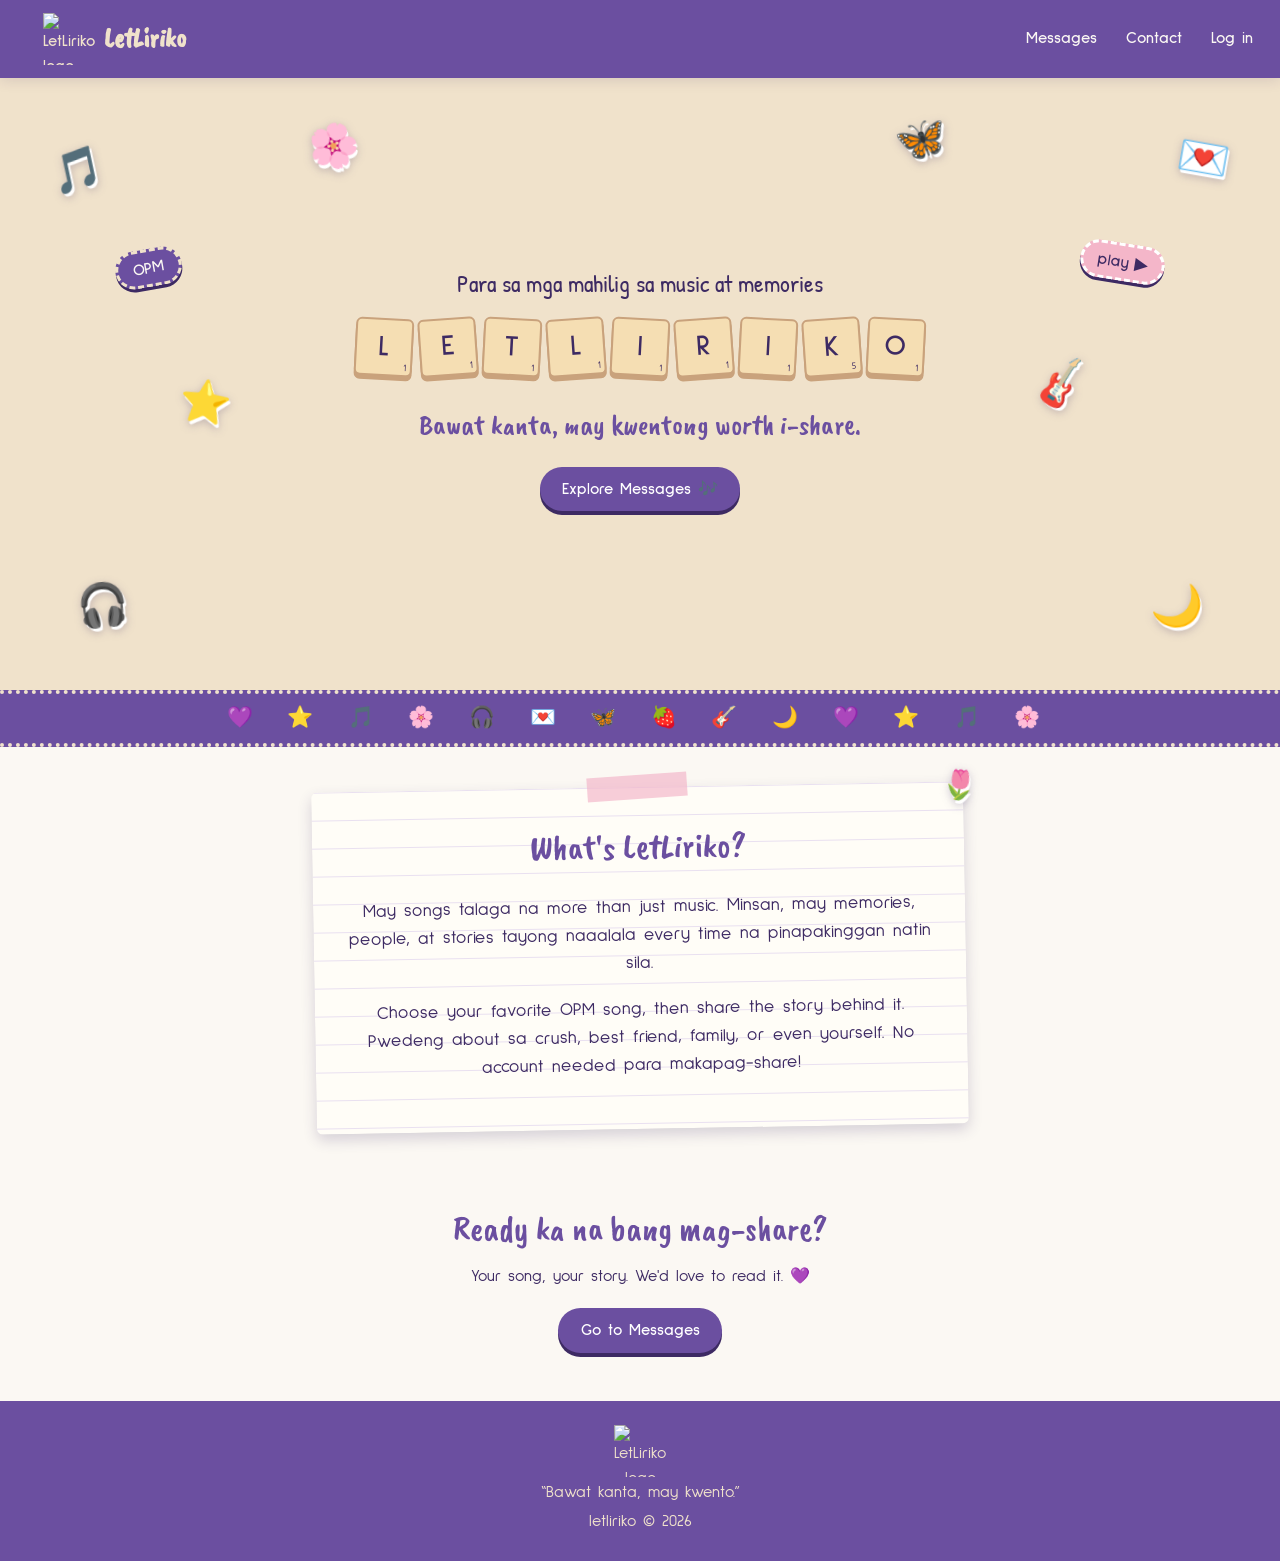
==== commit b2aecb8b: "index.html" ====
--- a/index.html
+++ b/index.html
@@ -28,6 +28,8 @@
   <p>Choose your favorite OPM song, then share the story behind it. Pwedeng about sa crush, best friend, family, or even yourself. No account needed para makapag-share!</p>
 </div></section>
 <section class="home-actions"><h2>Ready ka na bang mag-share?</h2><p>Your song, your story. We'd love to read it. 💜</p><a class="btn" href="messages.html">Go to Messages</a></section>
-<footer><b>LetLiriko</b><p>“Bawat kanta, may kwento.”</p><p>letliriko &copy; 2026</p></footer>
+<footer><a class="brand" href="index.html">
+  <img src="logo.png" alt="LetLiriko logo">
+</a><p>“Bawat kanta, may kwento.”</p><p>letliriko &copy; 2026</p></footer>
 <script src="nav.js"></script>
 </body></html>
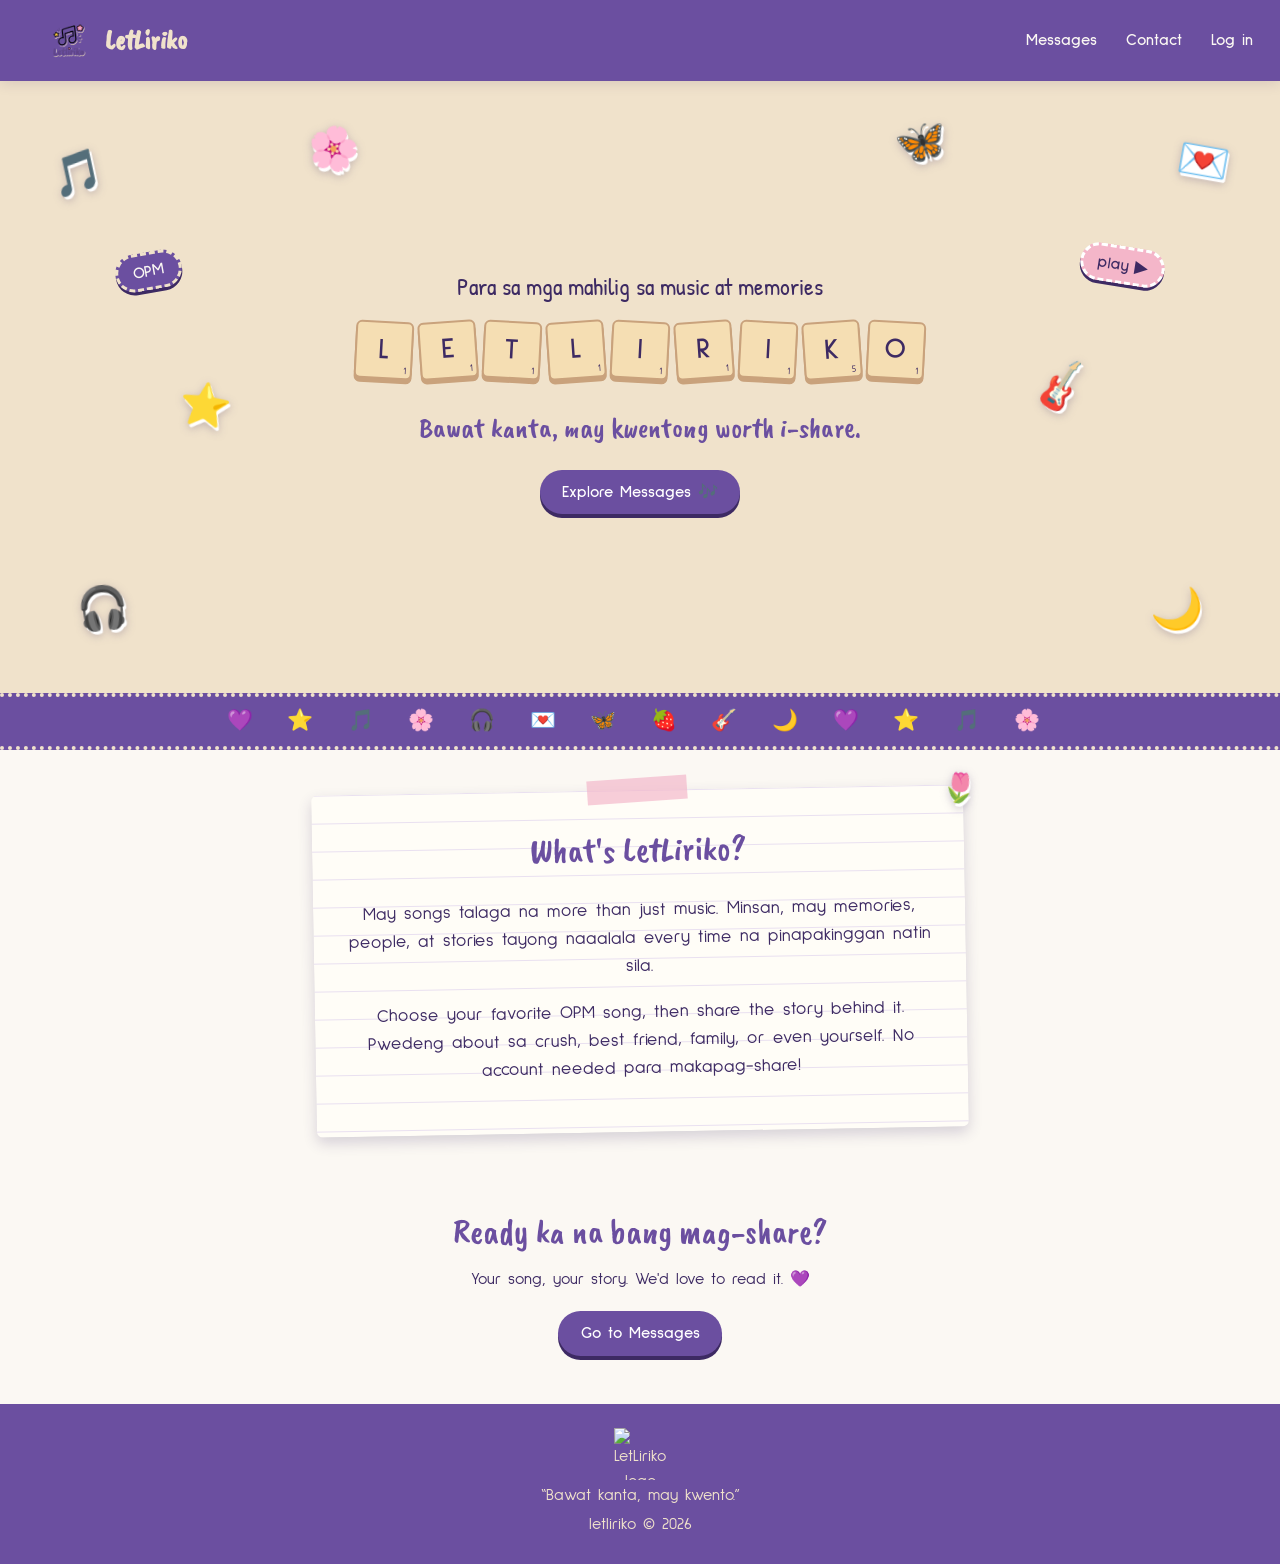
==== commit 38a2ce8d: "index.html" ====
--- a/index.html
+++ b/index.html
@@ -7,7 +7,7 @@
 </head>
 <body>
 <nav class="site-nav">
-  <a class="brand" href="index.html" aria-label="LetLiriko home"><img src="assets/letliriko-logo.png" alt="LetLiriko logo"><span>LetLiriko</span></a>
+  <a class="brand" href="index.html" aria-label="LetLiriko home"><img src="letliriko-logo.png" alt="LetLiriko logo"><span>LetLiriko</span></a>
   <div class="nav-links"><a href="messages.html">Messages</a><a href="contact.html">Contact</a><a href="account.html" id="accountNav">Log in</a></div>
 </nav>
 <header class="hero section">
--- a/style.css
+++ b/style.css
@@ -200,3 +200,24 @@
   .modal-actions .btn{flex:1 1 100%;text-align:center}
 }
 @media(prefers-reduced-motion:reduce){*,*::before,*::after{scroll-behavior:auto!important;animation-duration:.01ms!important;transition-duration:.01ms!important}}
+nav .brand {
+  display: flex;
+  align-items: center;
+  text-decoration: none;
+  line-height: 1;
+}
+
+nav .brand img {
+  display: block;
+  width: auto;
+  height: 55px;
+  max-width: 180px;
+  object-fit: contain;
+}
+
+@media (max-width: 600px) {
+  nav .brand img {
+    height: 45px;
+    max-width: 145px;
+  }
+}
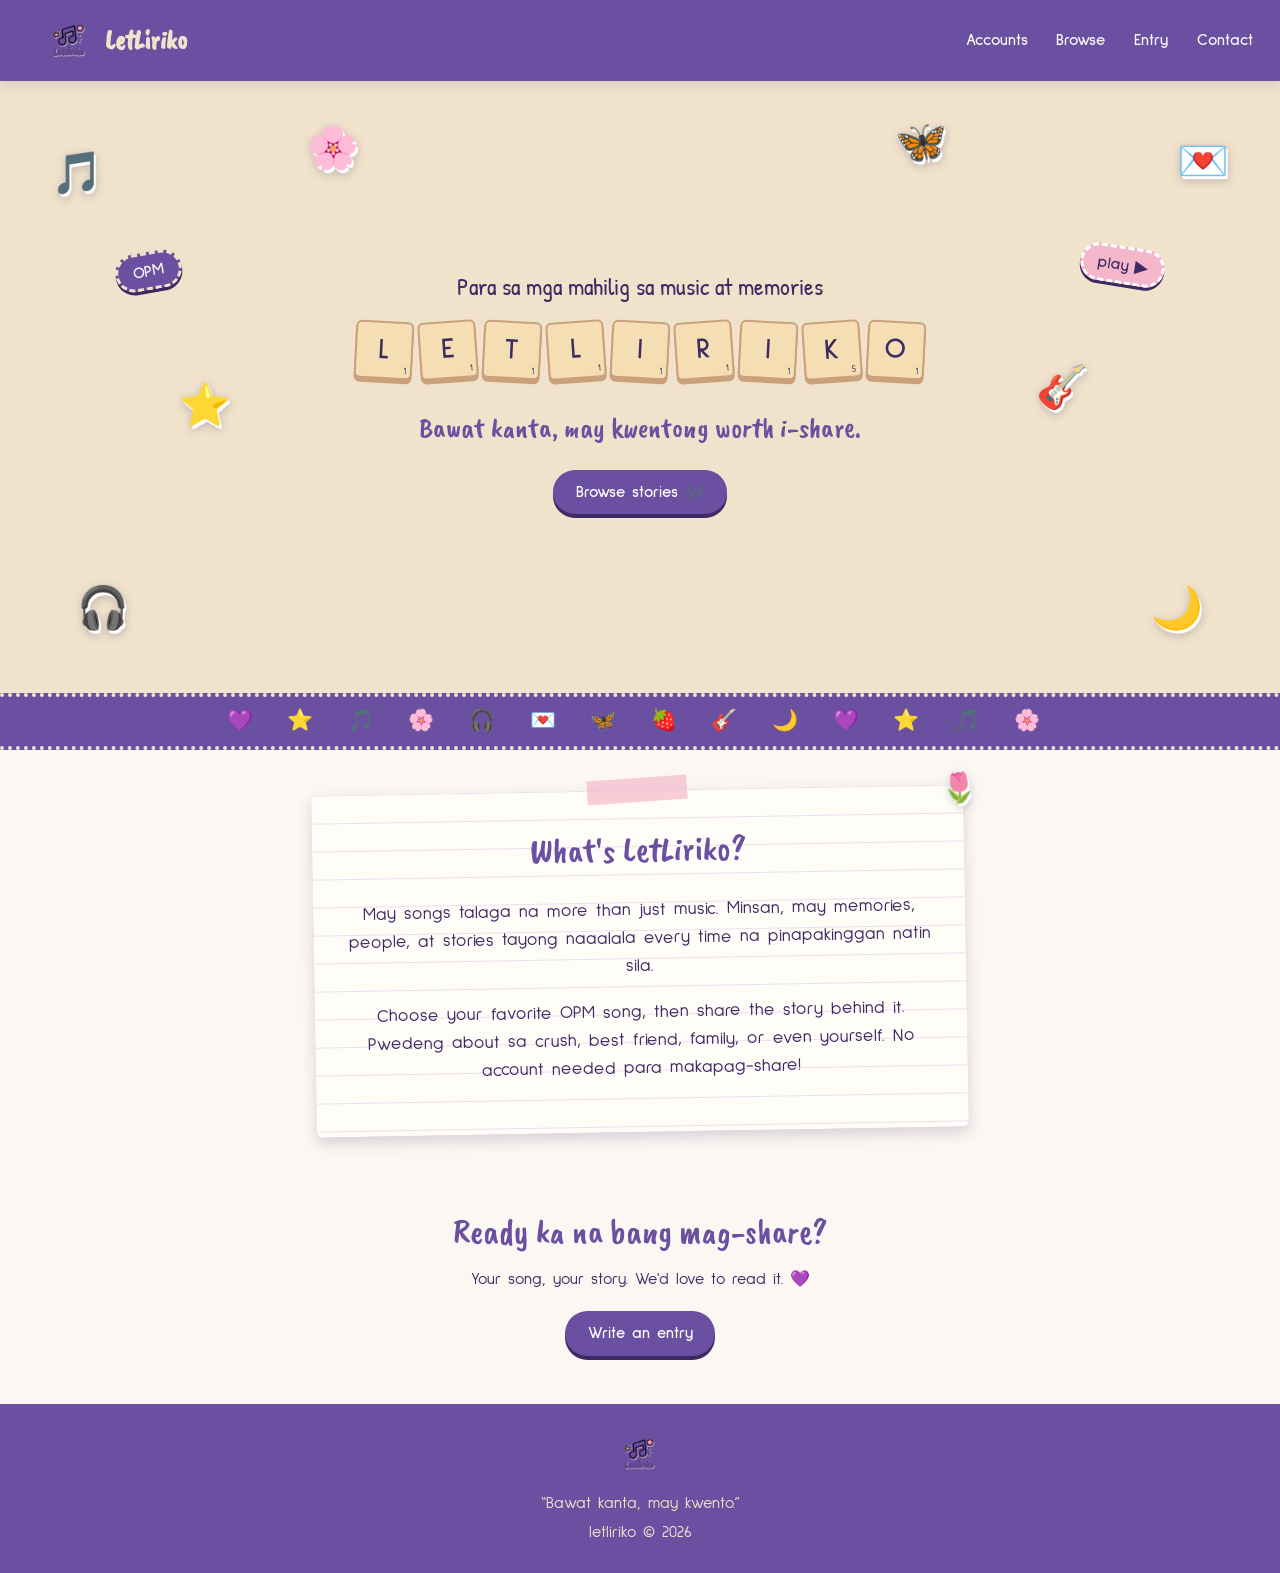
==== commit 7d4619b6: "Add files via upload" ====
--- a/index.html
+++ b/index.html
@@ -6,10 +6,7 @@
   <title>LetLiriko | Bawat kanta, may kwento</title><link rel="stylesheet" href="style.css">
 </head>
 <body>
-<nav class="site-nav">
-  <a class="brand" href="index.html" aria-label="LetLiriko home"><img src="letliriko-logo.png" alt="LetLiriko logo"><span>LetLiriko</span></a>
-  <div class="nav-links"><a href="messages.html">Messages</a><a href="contact.html">Contact</a><a href="account.html" id="accountNav">Log in</a></div>
-</nav>
+<nav class="site-nav"><a class="brand" href="index.html" aria-label="LetLiriko home"><img src="letliriko-logo.png" alt="LetLiriko logo"><span>LetLiriko</span></a><div class="nav-links"><a  href="account.html" id="accountNav">Accounts</a><a  href="browse.html">Browse</a><a  href="messages.html">Entry</a><a  href="contact.html">Contact</a><a href="#" id="logoutNav" hidden>Log out</a></div></nav>
 <header class="hero section">
   <span class="sticker" style="left:4%;top:10%;--r:-12deg">🎵</span><span class="sticker" style="left:14%;top:48%;--r:8deg">⭐</span>
   <span class="sticker" style="left:6%;bottom:8%;--r:-6deg">🎧</span><span class="sticker" style="left:24%;top:6%;--r:14deg">🌸</span>
@@ -19,7 +16,7 @@
   <p class="kicker">Para sa mga mahilig sa music at memories</p>
   <div class="tiles" aria-label="LETLIRIKO"><div class="tile">L<i>1</i></div><div class="tile">E<i>1</i></div><div class="tile">T<i>1</i></div><div class="tile">L<i>1</i></div><div class="tile">I<i>1</i></div><div class="tile">R<i>1</i></div><div class="tile">I<i>1</i></div><div class="tile">K<i>5</i></div><div class="tile">O<i>1</i></div></div>
   <p class="quote">Bawat kanta, may kwentong worth i-share.</p>
-  <a class="btn" href="messages.html">Explore Messages 🎶</a>
+  <a class="btn" href="browse.html">Browse stories 🎶</a>
 </header>
 <div class="tape-row" aria-hidden="true">💜 ⭐ 🎵 🌸 🎧 💌 🦋 🍓 🎸 🌙 💜 ⭐ 🎵 🌸</div>
 <section class="about" id="about"><div class="paper"><span class="tape"></span><span class="sticker small" style="right:-14px;top:-18px;--r:12deg">🌷</span>
@@ -27,9 +24,9 @@
   <p>May songs talaga na more than just music. Minsan, may memories, people, at stories tayong naaalala every time na pinapakinggan natin sila.</p>
   <p>Choose your favorite OPM song, then share the story behind it. Pwedeng about sa crush, best friend, family, or even yourself. No account needed para makapag-share!</p>
 </div></section>
-<section class="home-actions"><h2>Ready ka na bang mag-share?</h2><p>Your song, your story. We'd love to read it. 💜</p><a class="btn" href="messages.html">Go to Messages</a></section>
+<section class="home-actions"><h2>Ready ka na bang mag-share?</h2><p>Your song, your story. We'd love to read it. 💜</p><a class="btn" href="messages.html">Write an entry</a></section>
 <footer><a class="brand" href="index.html">
-  <img src="logo.png" alt="LetLiriko logo">
+  <img src="letliriko-logo.png" alt="LetLiriko logo">
 </a><p>“Bawat kanta, may kwento.”</p><p>letliriko &copy; 2026</p></footer>
-<script src="nav.js"></script>
+<script src="nav.js"></script><script type="module" src="cloud.js"></script>
 </body></html>
--- a/style.css
+++ b/style.css
@@ -134,7 +134,7 @@
 .home-actions p{margin:.3rem 0 1.2rem}
 .preview-section{padding-bottom:1.2rem}
 .slider{padding:0 2.2rem}
-#slides{gap:1rem;padding:.7rem .25rem;scroll-behavior:smooth;overscroll-behavior-x:contain}
+#slides{gap:1rem;padding:.7rem .25rem;scroll-behavior:auto;overscroll-behavior-x:contain}
 .arrow{top:50%;transform:translateY(-50%);z-index:5;width:2.8rem;height:2.8rem;display:grid;place-items:center;border:2px solid var(--dark);box-shadow:0 3px 0 var(--dark);font-size:1.8rem;line-height:1;padding:0;transition:transform .15s,filter .15s}
 .arrow:hover{filter:brightness(1.05);transform:translateY(-50%) scale(1.06)}
 .arrow:active{transform:translateY(-50%) scale(.96)}
@@ -221,3 +221,21 @@
     max-width: 145px;
   }
 }
+
+/* LetLiriko updates: Browse grid and motion-free interaction */
+.browse-grid { display:grid; grid-template-columns:repeat(auto-fit,minmax(240px,1fr)); gap:1rem; margin:1.5rem 0; }
+.browse-card { display:block; width:100%; text-align:left; border:2px solid var(--purple, #8b6ab8); border-radius:18px; padding:1.25rem; background:var(--off-white, #fffaf4); color:inherit; cursor:pointer; box-shadow:4px 4px 0 rgba(75,45,95,.12); }
+.browse-card h2 { margin:.1rem 0 .6rem; }
+.browse-song-label { font-weight:600; }
+.browse-excerpt { line-height:1.6; }
+.browse-card small { display:block; margin-top:.75rem; opacity:.75; }
+.browse-modal { max-width:720px; max-height:85vh; overflow:auto; }
+.browse-close { display:block; margin-left:auto; }
+.browse-modal .browse-story { white-space:pre-wrap; overflow-wrap:anywhere; line-height:1.75; }
+.browse-modal .browse-song { font-weight:600; }
+[hidden] { display:none !important; }
+/* Remove movement/animation site-wide as requested. */
+html { scroll-behavior:auto !important; }
+*, *::before, *::after { animation:none !important; transition:none !important; scroll-behavior:auto !important; }
+.sticker, .slide, .slide:hover, .btn:hover, .arrow:hover, .note:hover { transform:none !important; }
+\n.browse-cover { display:block; width:100%; height:150px; object-fit:cover; border-radius:12px; margin-bottom:.8rem; }\n
